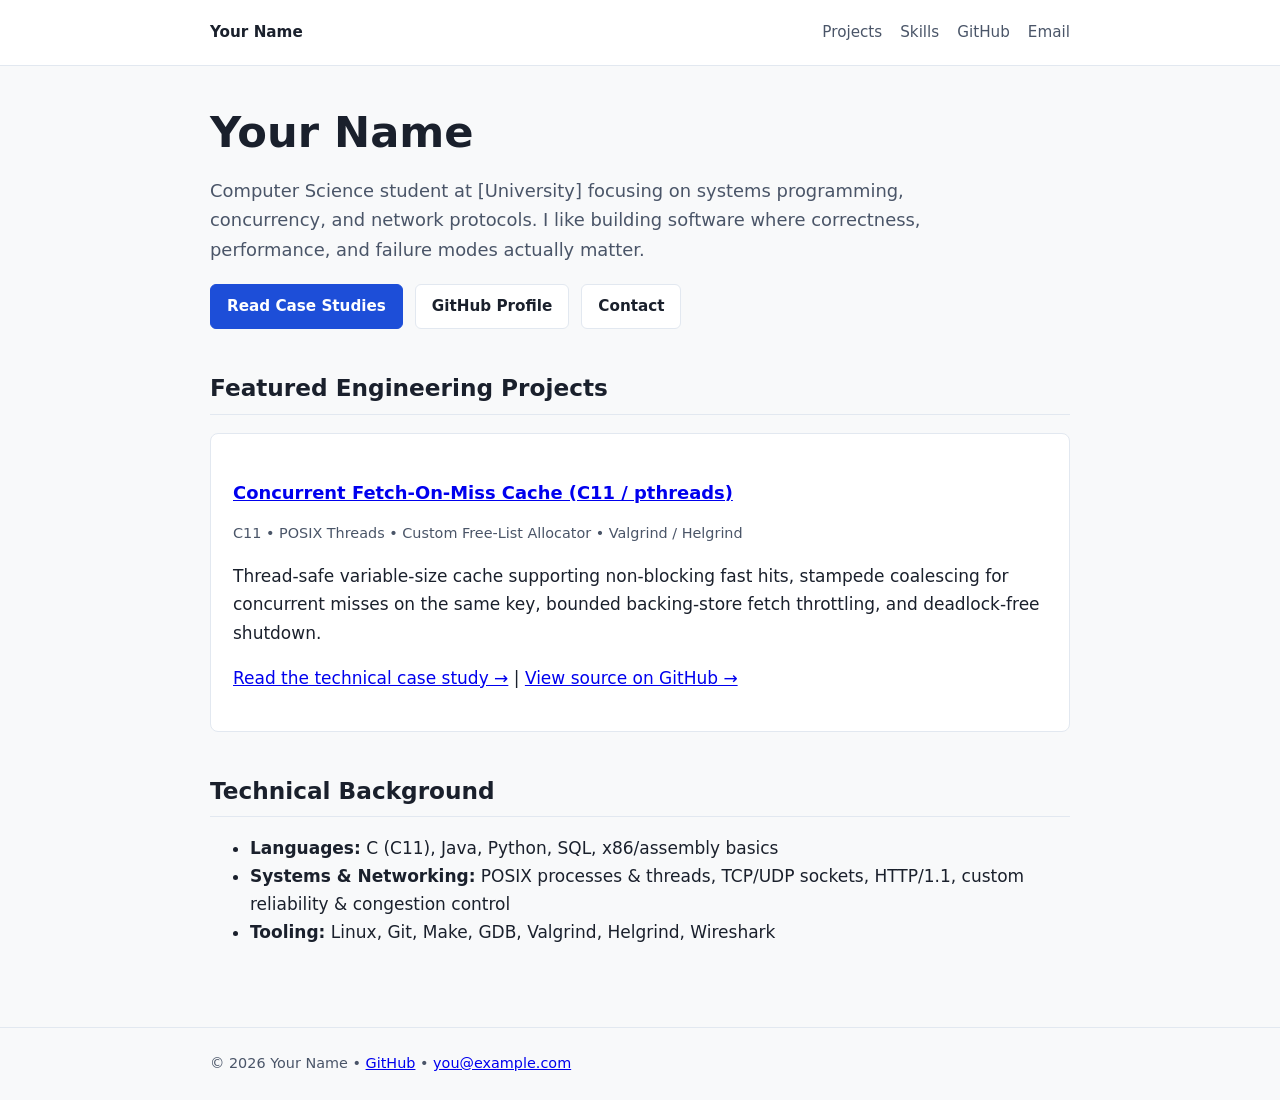
==== index.html @ 5b1f2b15 "feat: create initial portfolio layout and styling Set up the foundation for the personal portfolio s" ====
<!doctype html>
<html lang="en">
<head>
  <meta charset="utf-8">
  <meta name="viewport" content="width=device-width, initial-scale=1">
  <title>Your Name — Systems & Software Engineer</title>
  <link rel="stylesheet" href="style.css">
</head>
<body>
  <header>
    <div class="wrap">
      <nav>
        <a class="brand" href="index.html">Your Name</a>
        <div class="links">
          <a href="#projects">Projects</a>
          <a href="#skills">Skills</a>
          <a href="https://github.com/your-username">GitHub</a>
          <a href="mailto:you@example.com">Email</a>
        </div>
      </nav>
    </div>
  </header>

  <main class="wrap">
    <section>
      <h1>Your Name</h1>
      <p class="lead">
        Computer Science student at [University] focusing on systems programming, concurrency, and network protocols. I like building software where correctness, performance, and failure modes actually matter.
      </p>
      <div class="actions">
        <a class="btn primary" href="#projects">Read Case Studies</a>
        <a class="btn" href="https://github.com/your-username">GitHub Profile</a>
        <a class="btn" href="mailto:you@example.com">Contact</a>
      </div>
    </section>

    <section id="projects">
      <h2>Featured Engineering Projects</h2>

      <article class="card">
        <h3><a href="projects/async-cache.html">Concurrent Fetch-On-Miss Cache (C11 / pthreads)</a></h3>
        <p class="meta">C11 • POSIX Threads • Custom Free-List Allocator • Valgrind / Helgrind</p>
        <p>
          Thread-safe variable-size cache supporting non-blocking fast hits, stampede coalescing for concurrent misses on the same key, bounded backing-store fetch throttling, and deadlock-free shutdown.
        </p>
        <p>
          <a href="projects/async-cache.html">Read the technical case study →</a>  | 
          <a href="https://github.com/your-username/async-cache">View source on GitHub →</a>
        </p>
      </article>

      <!-- Add more project cards here if you have additional strong work -->
    </section>

    <section id="skills">
      <h2>Technical Background</h2>
      <ul>
        <li><strong>Languages:</strong> C (C11), Java, Python, SQL, x86/assembly basics</li>
        <li><strong>Systems & Networking:</strong> POSIX processes & threads, TCP/UDP sockets, HTTP/1.1, custom reliability & congestion control</li>
        <li><strong>Tooling:</strong> Linux, Git, Make, GDB, Valgrind, Helgrind, Wireshark</li>
      </ul>
    </section>
  </main>

  <footer>
    <div class="wrap">
      © 2026 Your Name • <a href="https://github.com/your-username">GitHub</a> • <a href="mailto:you@example.com">you@example.com</a>
    </div>
  </footer>
</body>
</html>
---- style.css ----
:root {
  --bg: #f8f9fa;
  --surface: #ffffff;
  --ink: #1a202c;
  --muted: #4a5568;
  --accent: #1d4ed8;
  --border: #e2e8f0;
  --code-bg: #0f172a;
  --code-ink: #e2e8f0;
}
* { box-sizing: border-box; }
body {
  margin: 0;
  background: var(--bg);
  color: var(--ink);
  font: 17px/1.65 system-ui, -apple-system, Segoe UI, Roboto, sans-serif;
}
.wrap { width: min(860px, calc(100% - 32px)); margin: 0 auto; }
header {
  background: var(--surface);
  border-bottom: 1px solid var(--border);
  padding: 20px 0;
}
nav { display: flex; justify-content: space-between; align-items: center; gap: 16px; flex-wrap: wrap; }
nav .brand { font-weight: 700; color: var(--ink); text-decoration: none; }
nav .links { display: flex; gap: 18px; flex-wrap: wrap; }
nav a { color: var(--muted); text-decoration: none; font-size: 0.95rem; }
nav a:hover { color: var(--accent); text-decoration: underline; }
main { padding: 42px 0 64px; }
h1 { font-size: clamp(1.9rem, 4vw, 2.7rem); line-height: 1.15; margin: 0 0 12px; }
h2 { font-size: 1.45rem; margin: 40px 0 14px; padding-bottom: 6px; border-bottom: 1px solid var(--border); }
h3 { font-size: 1.12rem; margin: 22px 0 8px; }
.lead { font-size: 1.12rem; color: var(--muted); max-width: 68ch; }
.actions { display: flex; gap: 12px; flex-wrap: wrap; margin-top: 20px; }
.btn {
  display: inline-block;
  padding: 9px 16px;
  border-radius: 6px;
  border: 1px solid var(--border);
  background: var(--surface);
  color: var(--ink);
  text-decoration: none;
  font-weight: 600;
  font-size: 0.95rem;
}
.btn.primary { background: var(--accent); border-color: var(--accent); color: #fff; }
.card {
  background: var(--surface);
  border: 1px solid var(--border);
  border-radius: 8px;
  padding: 22px;
  margin: 18px 0;
}
.meta { color: var(--muted); font-size: 0.9rem; margin-bottom: 10px; }
pre {
  background: var(--code-bg);
  color: var(--code-ink);
  padding: 16px;
  border-radius: 6px;
  overflow-x: auto;
  font-size: 0.88rem;
  line-height: 1.45;
}
code { font-family: ui-monospace, SFMono-Regular, Menlo, Consolas, monospace; }
footer {
  border-top: 1px solid var(--border);
  padding: 24px 0;
  color: var(--muted);
  font-size: 0.9rem;
}
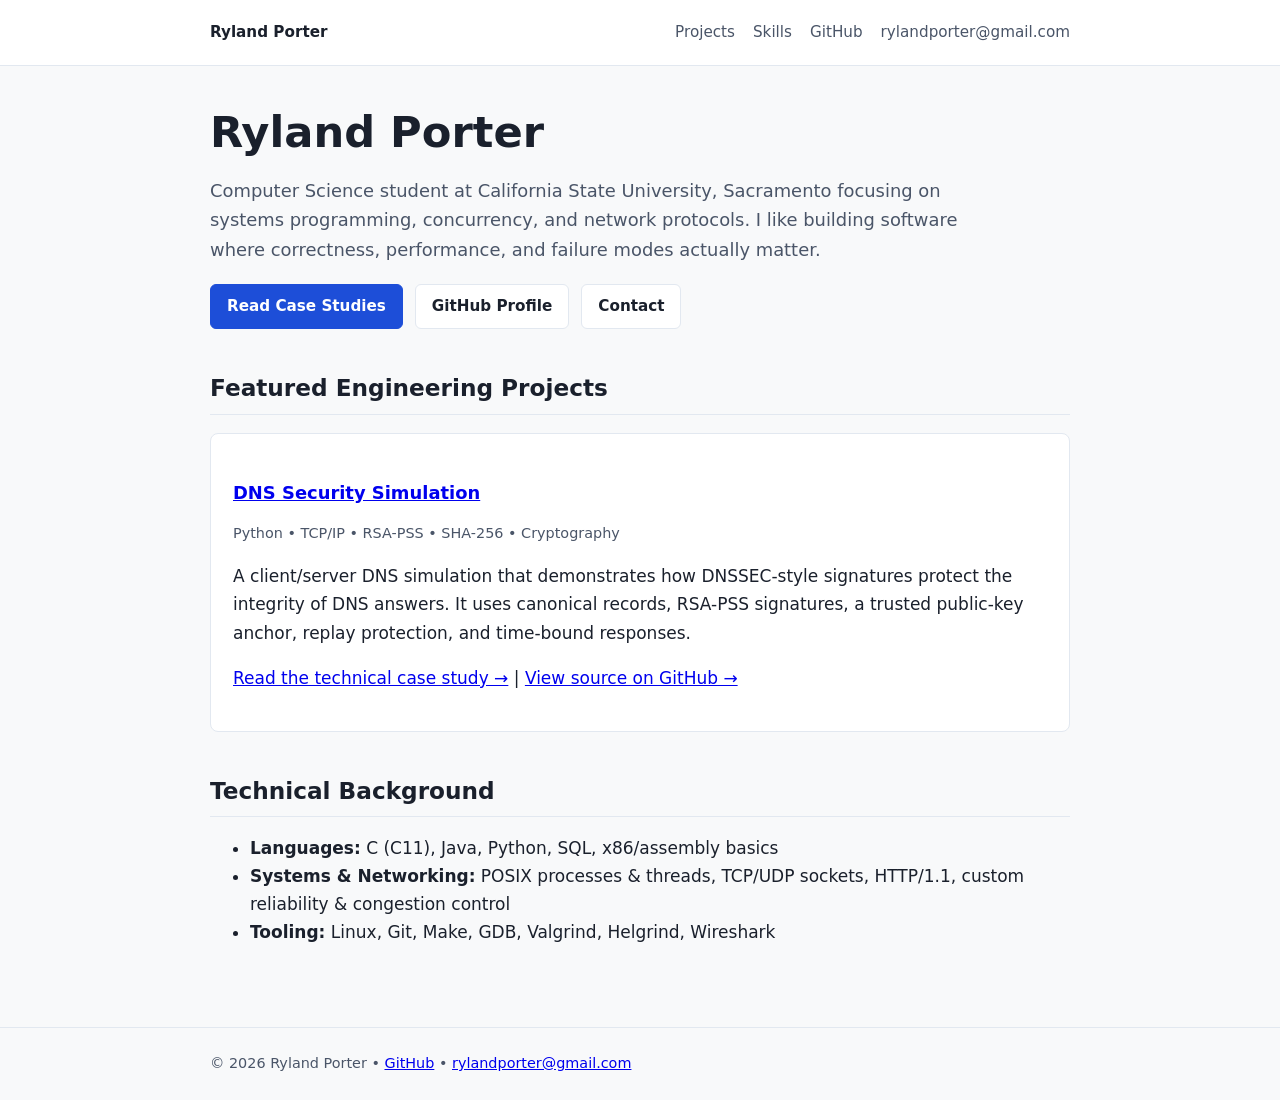
==== commit 8716464d: "feat: personalize portfolio and add DNS security simulation project Replace placeholder name, univer" ====
--- a/index.html
+++ b/index.html
@@ -3,19 +3,19 @@
 <head>
   <meta charset="utf-8">
   <meta name="viewport" content="width=device-width, initial-scale=1">
-  <title>Your Name — Systems & Software Engineer</title>
+  <title>Ryland Porter — Systems & Software Engineer</title>
   <link rel="stylesheet" href="style.css">
 </head>
 <body>
   <header>
     <div class="wrap">
       <nav>
-        <a class="brand" href="index.html">Your Name</a>
+        <a class="brand" href="index.html">Ryland Porter</a>
         <div class="links">
           <a href="#projects">Projects</a>
           <a href="#skills">Skills</a>
-          <a href="https://github.com/your-username">GitHub</a>
-          <a href="mailto:you@example.com">Email</a>
+          <a href="https://github.com/rylandp">GitHub</a>
+          <a href="mailto:rylandporter@gmail.com">rylandporter@gmail.com</a>
         </div>
       </nav>
     </div>
@@ -23,14 +23,14 @@
 
   <main class="wrap">
     <section>
-      <h1>Your Name</h1>
+      <h1>Ryland Porter</h1>
       <p class="lead">
-        Computer Science student at [University] focusing on systems programming, concurrency, and network protocols. I like building software where correctness, performance, and failure modes actually matter.
+        Computer Science student at California State University, Sacramento focusing on systems programming, concurrency, and network protocols. I like building software where correctness, performance, and failure modes actually matter.
       </p>
       <div class="actions">
         <a class="btn primary" href="#projects">Read Case Studies</a>
-        <a class="btn" href="https://github.com/your-username">GitHub Profile</a>
-        <a class="btn" href="mailto:you@example.com">Contact</a>
+        <a class="btn" href="https://github.com/rylandp">GitHub Profile</a>
+        <a class="btn" href="mailto:rylandporter@gmail.com">Contact</a>
       </div>
     </section>
 
@@ -38,14 +38,14 @@
       <h2>Featured Engineering Projects</h2>
 
       <article class="card">
-        <h3><a href="projects/async-cache.html">Concurrent Fetch-On-Miss Cache (C11 / pthreads)</a></h3>
-        <p class="meta">C11 • POSIX Threads • Custom Free-List Allocator • Valgrind / Helgrind</p>
+        <h3><a href="projects/DNSSEC.html">DNS Security Simulation</a></h3>
+        <p class="meta">Python • TCP/IP • RSA-PSS • SHA-256 • Cryptography</p>
         <p>
-          Thread-safe variable-size cache supporting non-blocking fast hits, stampede coalescing for concurrent misses on the same key, bounded backing-store fetch throttling, and deadlock-free shutdown.
+          A client/server DNS simulation that demonstrates how DNSSEC-style signatures protect the integrity of DNS answers. It uses canonical records, RSA-PSS signatures, a trusted public-key anchor, replay protection, and time-bound responses.
         </p>
         <p>
-          <a href="projects/async-cache.html">Read the technical case study →</a>  | 
-          <a href="https://github.com/your-username/async-cache">View source on GitHub →</a>
+          <a href="projects/DNSSEC.html">Read the technical case study →</a>  |
+          <a href="https://github.com/Rylandp/DNS-Security-Simulation">View source on GitHub →</a>
         </p>
       </article>
 
@@ -64,7 +64,7 @@
 
   <footer>
     <div class="wrap">
-      © 2026 Your Name • <a href="https://github.com/your-username">GitHub</a> • <a href="mailto:you@example.com">you@example.com</a>
+      © 2026 Ryland Porter • <a href="https://github.com/rylandp">GitHub</a> • <a href="mailto:rylandporter@gmail.com">rylandporter@gmail.com</a>
     </div>
   </footer>
 </body>
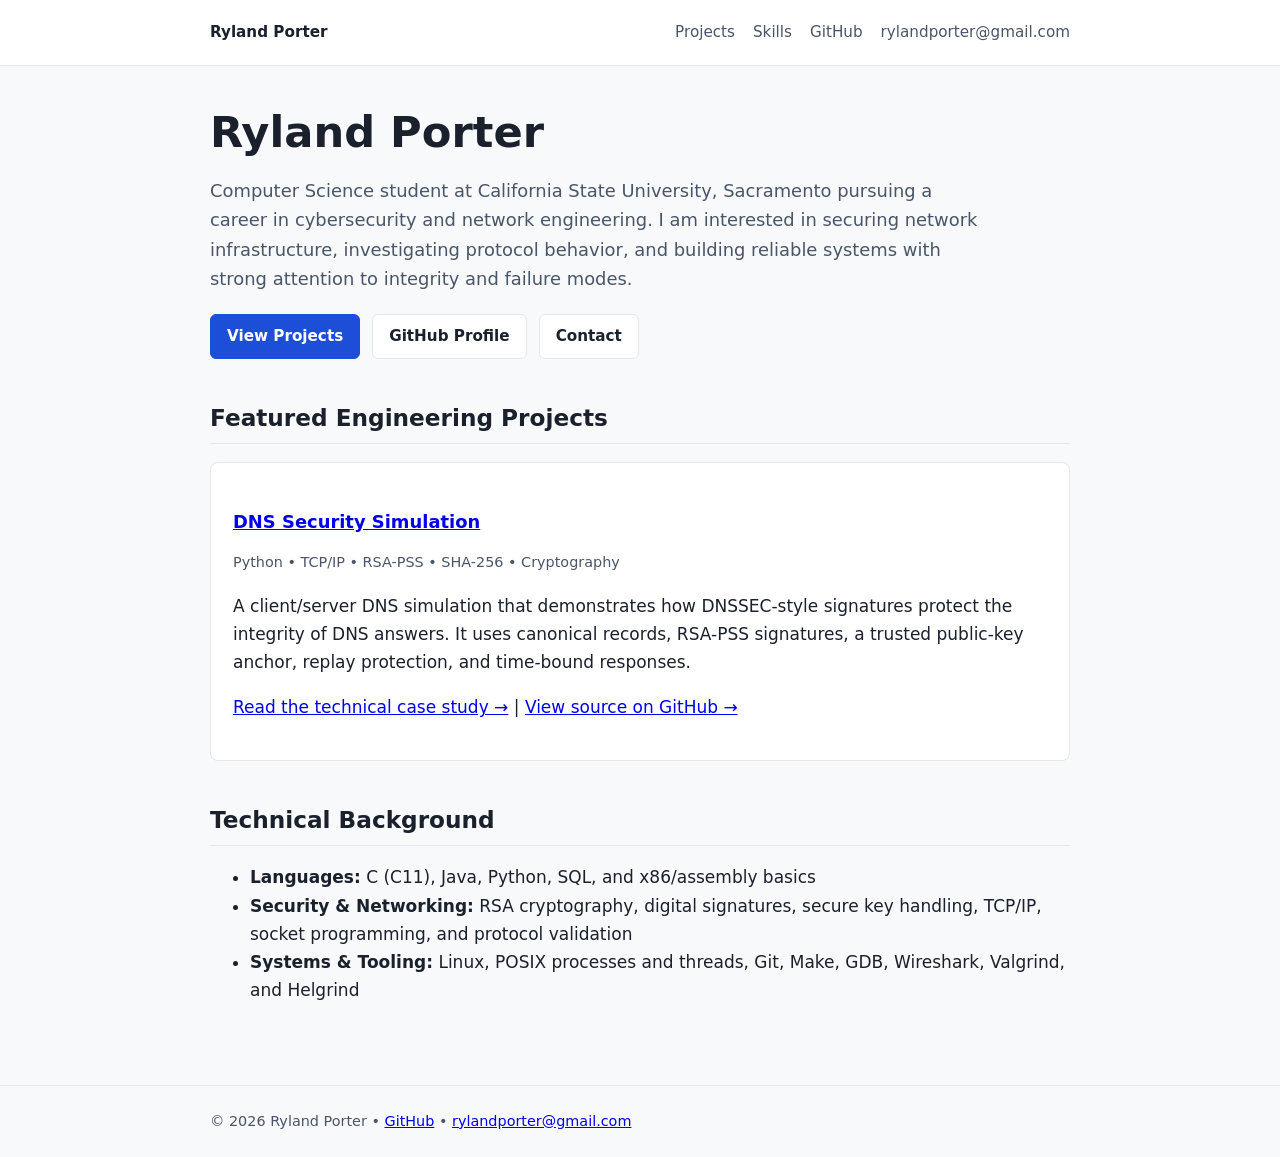
==== commit 45cccff1: "docs: update portfolio focus to cybersecurity and networking Refocus the portfolio copy and technica" ====
--- a/index.html
+++ b/index.html
@@ -3,7 +3,7 @@
 <head>
   <meta charset="utf-8">
   <meta name="viewport" content="width=device-width, initial-scale=1">
-  <title>Ryland Porter — Systems & Software Engineer</title>
+  <title>Ryland Porter — Cybersecurity & Networking</title>
   <link rel="stylesheet" href="style.css">
 </head>
 <body>
@@ -25,10 +25,10 @@
     <section>
       <h1>Ryland Porter</h1>
       <p class="lead">
-        Computer Science student at California State University, Sacramento focusing on systems programming, concurrency, and network protocols. I like building software where correctness, performance, and failure modes actually matter.
+        Computer Science student at California State University, Sacramento pursuing a career in cybersecurity and network engineering. I am interested in securing network infrastructure, investigating protocol behavior, and building reliable systems with strong attention to integrity and failure modes.
       </p>
       <div class="actions">
-        <a class="btn primary" href="#projects">Read Case Studies</a>
+        <a class="btn primary" href="#projects">View Projects</a>
         <a class="btn" href="https://github.com/rylandp">GitHub Profile</a>
         <a class="btn" href="mailto:rylandporter@gmail.com">Contact</a>
       </div>
@@ -55,9 +55,9 @@
     <section id="skills">
       <h2>Technical Background</h2>
       <ul>
-        <li><strong>Languages:</strong> C (C11), Java, Python, SQL, x86/assembly basics</li>
-        <li><strong>Systems & Networking:</strong> POSIX processes & threads, TCP/UDP sockets, HTTP/1.1, custom reliability & congestion control</li>
-        <li><strong>Tooling:</strong> Linux, Git, Make, GDB, Valgrind, Helgrind, Wireshark</li>
+        <li><strong>Languages:</strong> C (C11), Java, Python, SQL, and x86/assembly basics</li>
+        <li><strong>Security & Networking:</strong> RSA cryptography, digital signatures, secure key handling, TCP/IP, socket programming, and protocol validation</li>
+        <li><strong>Systems & Tooling:</strong> Linux, POSIX processes and threads, Git, Make, GDB, Wireshark, Valgrind, and Helgrind</li>
       </ul>
     </section>
   </main>
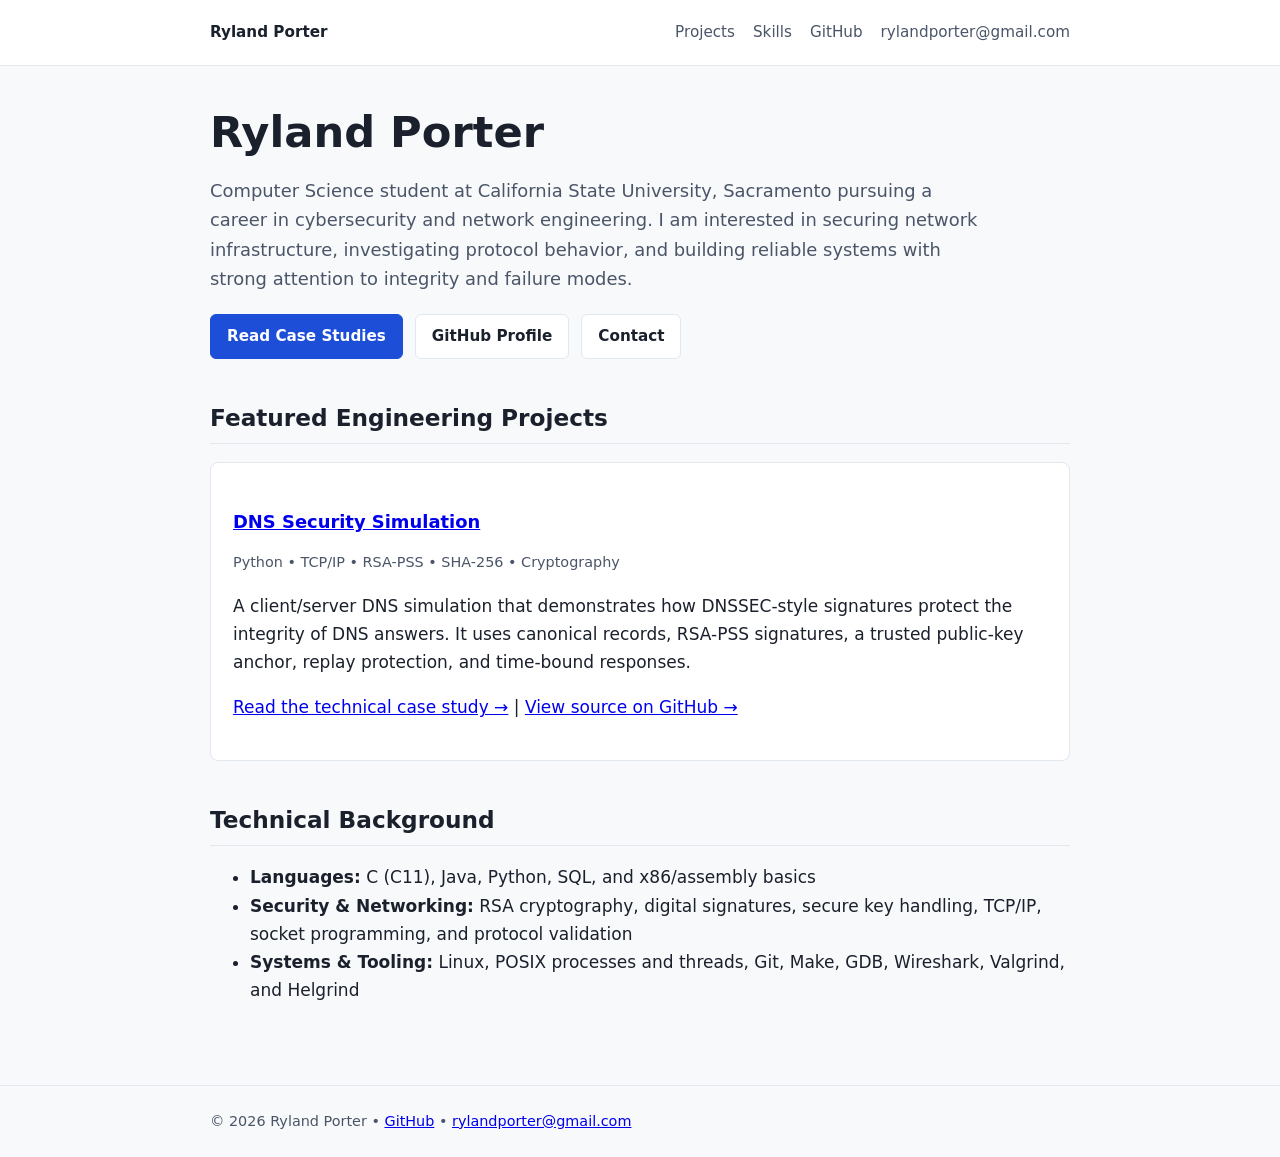
==== commit 1115f518: "refactor(home): update primary CTA label to read case studies Update the hero section's primary butt" ====
--- a/index.html
+++ b/index.html
@@ -28,7 +28,7 @@
         Computer Science student at California State University, Sacramento pursuing a career in cybersecurity and network engineering. I am interested in securing network infrastructure, investigating protocol behavior, and building reliable systems with strong attention to integrity and failure modes.
       </p>
       <div class="actions">
-        <a class="btn primary" href="#projects">View Projects</a>
+        <a class="btn primary" href="#projects">Read Case Studies</a>
         <a class="btn" href="https://github.com/rylandp">GitHub Profile</a>
         <a class="btn" href="mailto:rylandporter@gmail.com">Contact</a>
       </div>
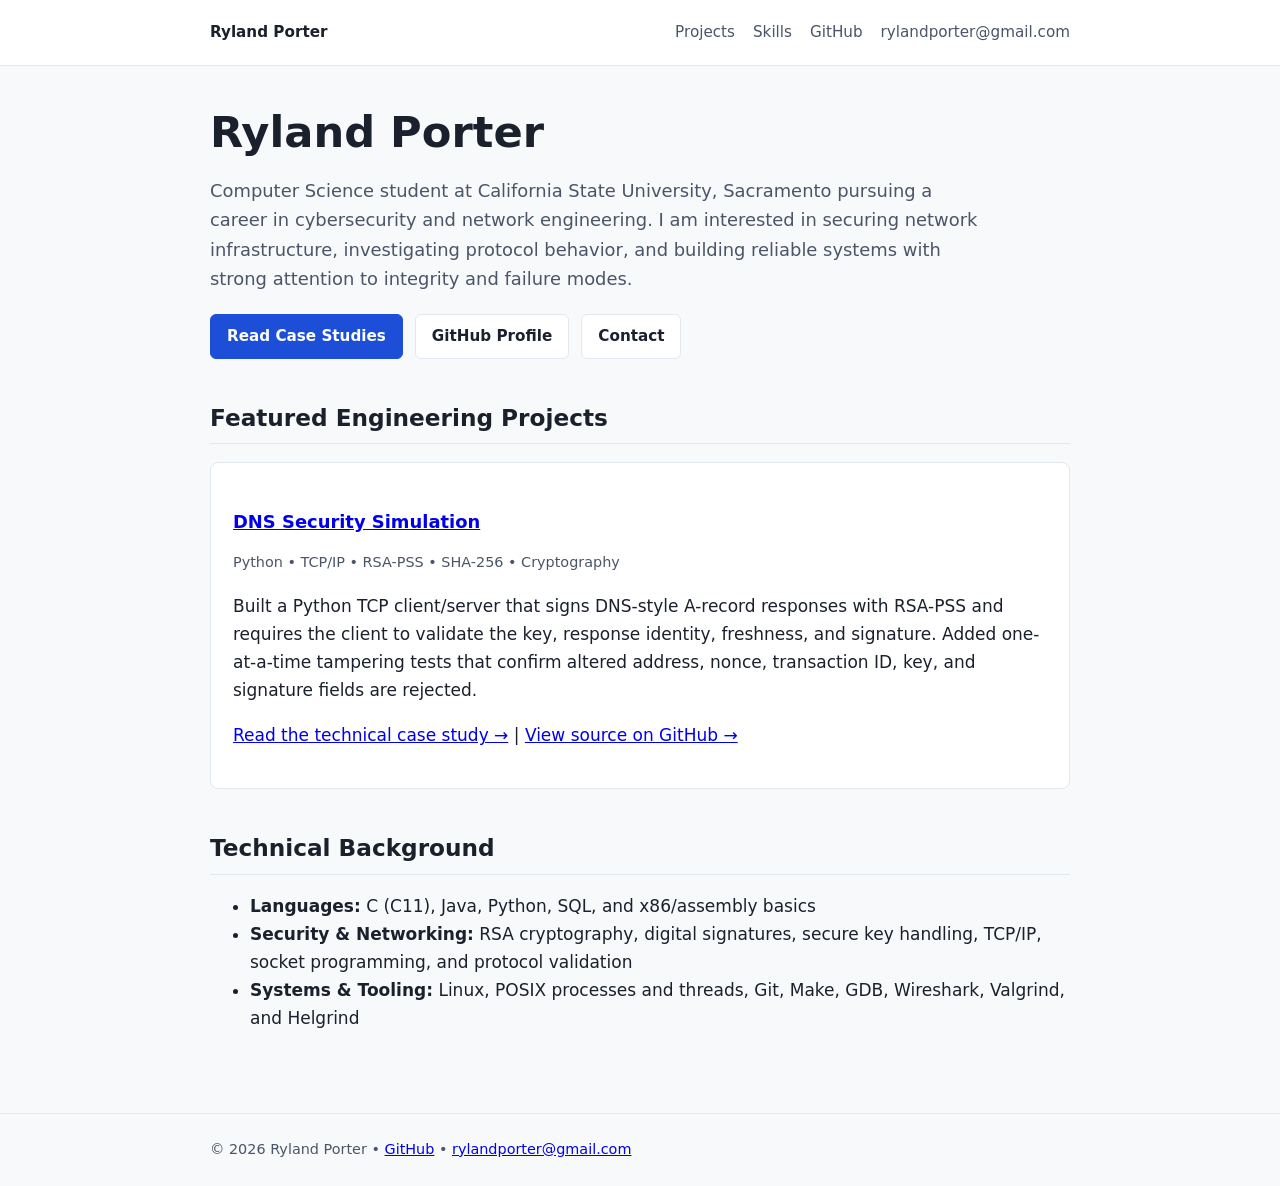
==== commit acba4b5f: "docs(index): update DNS security simulation summary Revise the project description for the DNS Secur" ====
--- a/index.html
+++ b/index.html
@@ -41,7 +41,7 @@
         <h3><a href="projects/DNSSEC.html">DNS Security Simulation</a></h3>
         <p class="meta">Python • TCP/IP • RSA-PSS • SHA-256 • Cryptography</p>
         <p>
-          A client/server DNS simulation that demonstrates how DNSSEC-style signatures protect the integrity of DNS answers. It uses canonical records, RSA-PSS signatures, a trusted public-key anchor, replay protection, and time-bound responses.
+          Built a Python TCP client/server that signs DNS-style A-record responses with RSA-PSS and requires the client to validate the key, response identity, freshness, and signature. Added one-at-a-time tampering tests that confirm altered address, nonce, transaction ID, key, and signature fields are rejected.
         </p>
         <p>
           <a href="projects/DNSSEC.html">Read the technical case study →</a>  |
